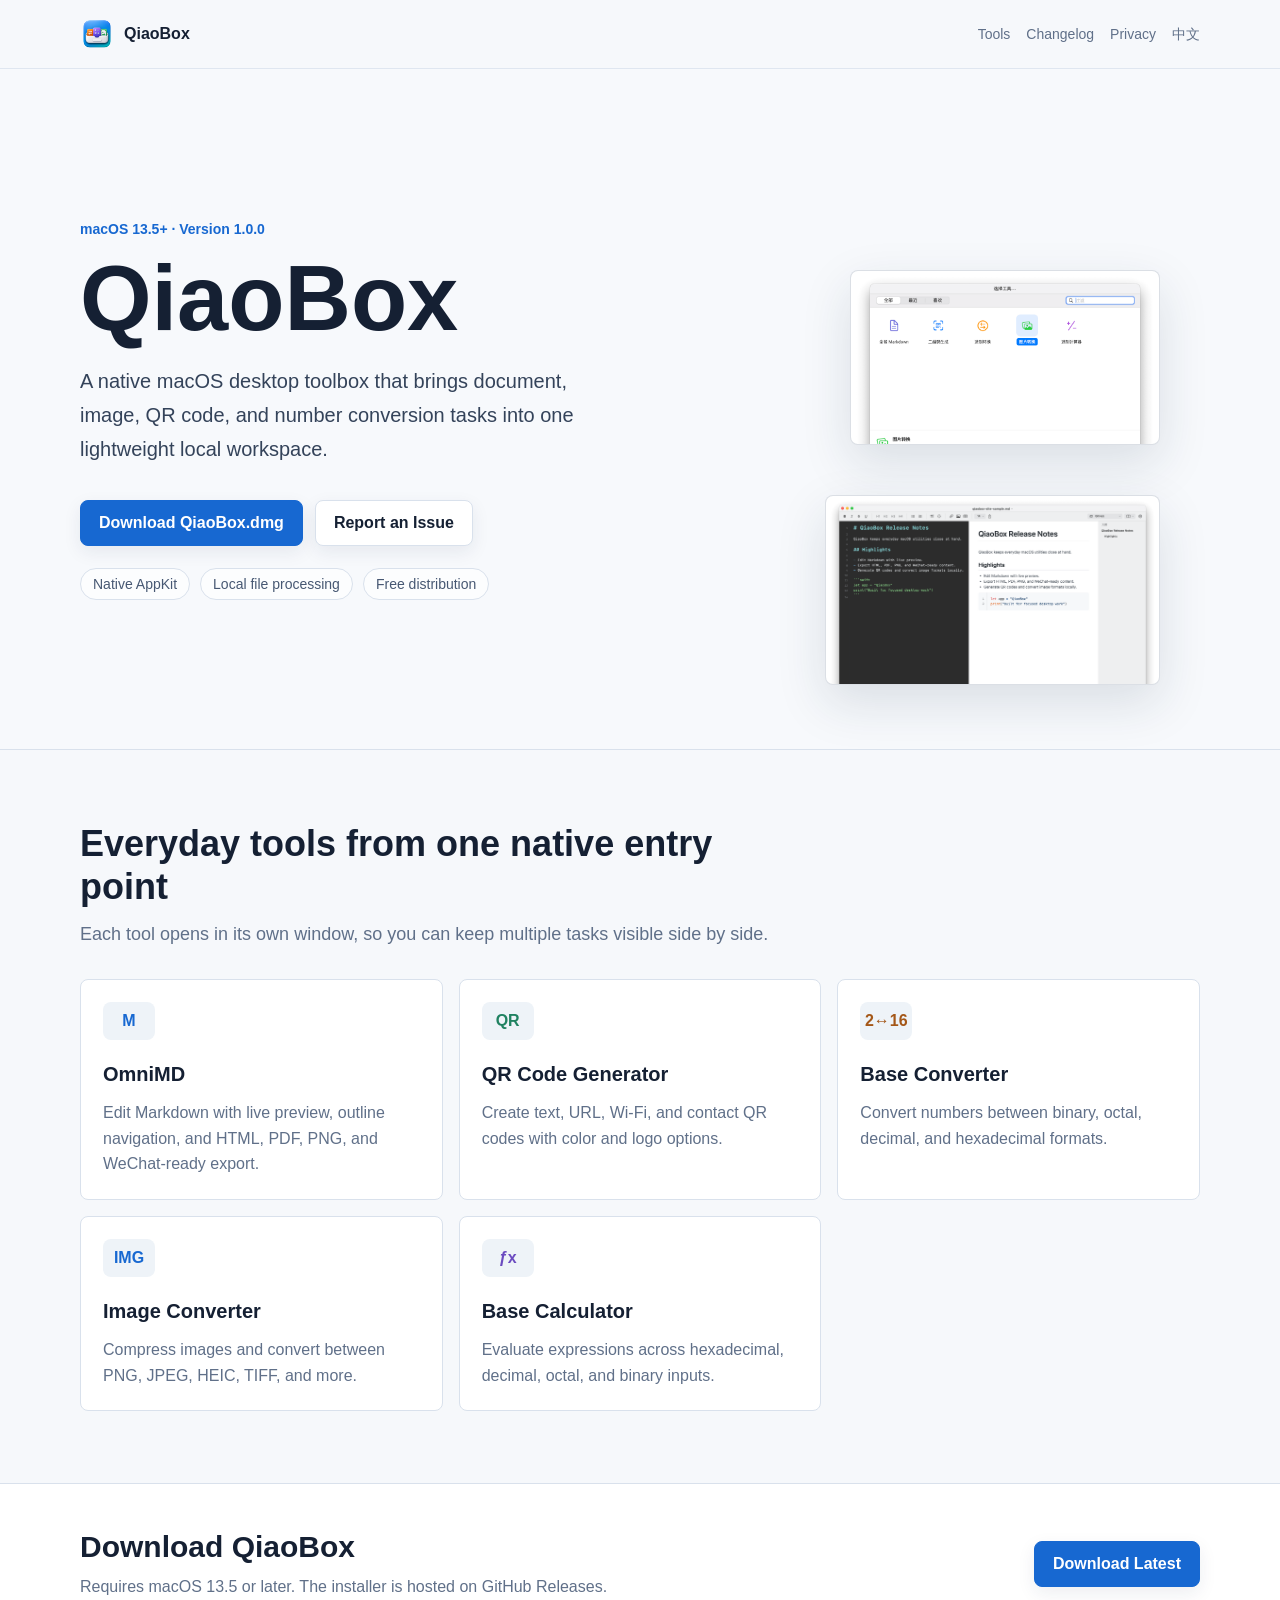
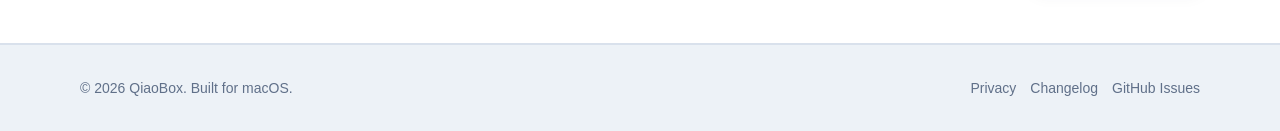
==== docs/en/index.html @ 3c97a4a7 "feat: 新增巧匣静态发布站" ====
<!doctype html>
<html lang="en">
<head>
  <meta charset="utf-8">
  <meta name="viewport" content="width=device-width, initial-scale=1">
  <title>QiaoBox - Native macOS Toolbox</title>
  <meta name="description" content="QiaoBox is a native macOS desktop toolbox for Markdown, QR codes, base conversion, image conversion, and base-aware calculation.">
  <meta property="og:title" content="QiaoBox">
  <meta property="og:description" content="A lightweight native macOS toolbox for everyday local tasks.">
  <meta property="og:type" content="website">
  <meta property="og:image" content="../assets/app-icon.png">
  <link rel="icon" href="../assets/app-icon.png">
  <link rel="stylesheet" href="../assets/style.css">
  <!-- Cloudflare Web Analytics -->
  <script defer src="https://static.cloudflareinsights.com/beacon.min.js" data-cf-beacon='{"token":"5cec14cef8c54cd1b941dce773638ba0"}'></script>
  <!-- End Cloudflare Web Analytics -->
</head>
<body>
  <header class="site-header">
    <nav class="nav" aria-label="Primary navigation">
      <a class="brand" href="./index.html" aria-label="QiaoBox home">
        <img src="../assets/app-icon.png" alt="">
        <span>QiaoBox</span>
      </a>
      <div class="nav-links">
        <a href="#tools">Tools</a>
        <a href="./changelog.html">Changelog</a>
        <a href="./privacy.html">Privacy</a>
        <a href="../">中文</a>
      </div>
    </nav>
  </header>

  <main>
    <section class="hero">
      <div class="hero-inner">
        <div>
          <p class="eyebrow">macOS 13.5+ · Version 1.0.0</p>
          <h1>QiaoBox</h1>
          <p class="hero-copy">A native macOS desktop toolbox that brings document, image, QR code, and number conversion tasks into one lightweight local workspace.</p>
          <div class="hero-actions">
            <a class="button primary" href="https://github.com/zhiyongzou/qiaobox-site/releases/latest/download/QiaoBox.dmg">Download QiaoBox.dmg</a>
            <a class="button" href="https://github.com/zhiyongzou/qiaobox-site/issues">Report an Issue</a>
          </div>
          <div class="meta-row" aria-label="Product details">
            <span class="pill">Native AppKit</span>
            <span class="pill">Local file processing</span>
            <span class="pill">Free distribution</span>
          </div>
        </div>
        <div class="hero-media" aria-label="QiaoBox screenshots">
          <div class="screenshot-stack">
            <figure class="screenshot-frame">
              <img src="../assets/screenshot-home.png" alt="QiaoBox home tool list screenshot">
            </figure>
            <figure class="screenshot-frame secondary">
              <img src="../assets/screenshot-markdown.png" alt="QiaoBox Markdown editor screenshot">
            </figure>
          </div>
        </div>
      </div>
    </section>

    <section class="section" id="tools">
      <div class="section-header">
        <h2>Everyday tools from one native entry point</h2>
        <p class="section-lede">Each tool opens in its own window, so you can keep multiple tasks visible side by side.</p>
      </div>
      <div class="feature-grid">
        <article class="feature-card">
          <span class="feature-icon">M</span>
          <h3>OmniMD</h3>
          <p>Edit Markdown with live preview, outline navigation, and HTML, PDF, PNG, and WeChat-ready export.</p>
        </article>
        <article class="feature-card">
          <span class="feature-icon">QR</span>
          <h3>QR Code Generator</h3>
          <p>Create text, URL, Wi-Fi, and contact QR codes with color and logo options.</p>
        </article>
        <article class="feature-card">
          <span class="feature-icon">2↔16</span>
          <h3>Base Converter</h3>
          <p>Convert numbers between binary, octal, decimal, and hexadecimal formats.</p>
        </article>
        <article class="feature-card">
          <span class="feature-icon">IMG</span>
          <h3>Image Converter</h3>
          <p>Compress images and convert between PNG, JPEG, HEIC, TIFF, and more.</p>
        </article>
        <article class="feature-card">
          <span class="feature-icon">ƒx</span>
          <h3>Base Calculator</h3>
          <p>Evaluate expressions across hexadecimal, decimal, octal, and binary inputs.</p>
        </article>
      </div>
    </section>

    <section class="download-band" aria-label="Download">
      <div class="download-inner">
        <div>
          <h2>Download QiaoBox</h2>
          <p>Requires macOS 13.5 or later. The installer is hosted on GitHub Releases.</p>
        </div>
        <a class="button primary" href="https://github.com/zhiyongzou/qiaobox-site/releases/latest/download/QiaoBox.dmg">Download Latest</a>
      </div>
    </section>
  </main>

  <footer class="site-footer">
    <div class="footer-inner">
      <span>© 2026 QiaoBox. Built for macOS.</span>
      <div class="footer-links">
        <a href="./privacy.html">Privacy</a>
        <a href="./changelog.html">Changelog</a>
        <a href="https://github.com/zhiyongzou/qiaobox-site/issues">GitHub Issues</a>
      </div>
    </div>
  </footer>
</body>
</html>
---- docs/assets/style.css ----
:root {
  color-scheme: light;
  --page: #f6f8fb;
  --surface: #ffffff;
  --surface-soft: #eef3f8;
  --ink: #152033;
  --muted: #607089;
  --line: #d9e1ec;
  --primary: #1768d1;
  --primary-strong: #0f4fa6;
  --green: #208261;
  --orange: #a45718;
  --purple: #6b4bc0;
  --shadow: 0 18px 50px rgba(25, 43, 71, 0.13);
  --radius: 8px;
  font-family: -apple-system, BlinkMacSystemFont, "Segoe UI", sans-serif;
}

* {
  box-sizing: border-box;
}

body {
  margin: 0;
  color: var(--ink);
  background: var(--page);
  font-size: 16px;
  line-height: 1.6;
}

a {
  color: inherit;
  text-decoration: none;
}

img {
  display: block;
  max-width: 100%;
}

.site-header {
  position: sticky;
  top: 0;
  z-index: 10;
  border-bottom: 1px solid rgba(217, 225, 236, 0.78);
  background: rgba(246, 248, 251, 0.92);
  backdrop-filter: blur(18px);
}

.nav {
  display: flex;
  align-items: center;
  justify-content: space-between;
  width: min(1120px, calc(100% - 40px));
  height: 68px;
  margin: 0 auto;
  gap: 20px;
}

.brand {
  display: inline-flex;
  align-items: center;
  min-width: 0;
  gap: 10px;
  font-weight: 700;
}

.brand img {
  width: 34px;
  height: 34px;
  border-radius: 7px;
}

.brand span {
  white-space: nowrap;
}

.nav-links {
  display: flex;
  align-items: center;
  justify-content: flex-end;
  gap: 16px;
  color: var(--muted);
  font-size: 14px;
}

.nav-links a {
  white-space: nowrap;
}

.nav-links a:hover,
.footer-links a:hover,
.text-link:hover {
  color: var(--primary);
}

.hero {
  overflow: hidden;
  border-bottom: 1px solid var(--line);
  background: #f7f9fc;
}

.hero-inner {
  display: grid;
  grid-template-columns: minmax(0, 0.95fr) minmax(380px, 1.05fr);
  align-items: center;
  width: min(1120px, calc(100% - 40px));
  min-height: calc(100vh - 220px);
  margin: 0 auto;
  padding: 48px 0;
  gap: 56px;
}

.eyebrow {
  margin: 0 0 14px;
  color: var(--primary);
  font-size: 14px;
  font-weight: 700;
}

.hero h1 {
  max-width: 11ch;
  margin: 0;
  font-size: clamp(52px, 8vw, 92px);
  line-height: 0.95;
  letter-spacing: 0;
}

.hero-copy {
  max-width: 620px;
  margin: 22px 0 0;
  color: #34435a;
  font-size: 20px;
  line-height: 1.7;
}

.hero-actions {
  display: flex;
  flex-wrap: wrap;
  align-items: center;
  margin-top: 34px;
  gap: 12px;
}

.button {
  display: inline-flex;
  align-items: center;
  justify-content: center;
  min-height: 46px;
  padding: 0 18px;
  border: 1px solid var(--line);
  border-radius: var(--radius);
  background: var(--surface);
  color: var(--ink);
  font-weight: 700;
  box-shadow: 0 6px 18px rgba(25, 43, 71, 0.08);
}

.button.primary {
  border-color: var(--primary);
  background: var(--primary);
  color: #fff;
}

.button:hover {
  transform: translateY(-1px);
}

.button.primary:hover {
  background: var(--primary-strong);
}

.meta-row {
  display: flex;
  flex-wrap: wrap;
  margin-top: 22px;
  gap: 10px;
}

.pill {
  display: inline-flex;
  align-items: center;
  min-height: 32px;
  padding: 0 12px;
  border: 1px solid var(--line);
  border-radius: 999px;
  background: rgba(255, 255, 255, 0.7);
  color: #475873;
  font-size: 14px;
}

.hero-media {
  align-self: end;
  justify-self: end;
  width: min(100%, 390px);
}

.screenshot-stack {
  display: grid;
  gap: 18px;
}

.screenshot-frame {
  overflow: hidden;
  border: 1px solid rgba(111, 128, 151, 0.25);
  border-radius: var(--radius);
  background: var(--surface);
  box-shadow: var(--shadow);
}

.screenshot-frame.secondary {
  width: 86%;
  margin-left: auto;
}

.screenshot-frame img {
  width: 100%;
  aspect-ratio: 16 / 9;
  object-fit: cover;
  object-position: top left;
}

.section {
  width: min(1120px, calc(100% - 40px));
  margin: 0 auto;
  padding: 72px 0;
}

.section + .section {
  border-top: 1px solid var(--line);
}

.section-header {
  max-width: 720px;
  margin-bottom: 30px;
}

.section h2 {
  margin: 0 0 12px;
  font-size: 36px;
  line-height: 1.2;
  letter-spacing: 0;
}

.section-lede {
  margin: 0;
  color: var(--muted);
  font-size: 18px;
}

.feature-grid {
  display: grid;
  grid-template-columns: repeat(3, minmax(0, 1fr));
  gap: 16px;
}

.feature-card {
  min-height: 190px;
  padding: 22px;
  border: 1px solid var(--line);
  border-radius: var(--radius);
  background: var(--surface);
}

.feature-card h3 {
  margin: 0 0 10px;
  font-size: 20px;
}

.feature-card p {
  margin: 0;
  color: var(--muted);
}

.feature-icon {
  display: inline-flex;
  align-items: center;
  justify-content: center;
  width: 52px;
  height: 38px;
  margin-bottom: 18px;
  border-radius: var(--radius);
  background: var(--surface-soft);
  color: var(--primary);
  font-weight: 800;
}

.feature-card:nth-child(2) .feature-icon {
  color: var(--green);
}

.feature-card:nth-child(3) .feature-icon {
  color: var(--orange);
}

.feature-card:nth-child(5) .feature-icon {
  color: var(--purple);
}

.download-band {
  border-top: 1px solid var(--line);
  border-bottom: 1px solid var(--line);
  background: var(--surface);
}

.download-inner {
  display: grid;
  grid-template-columns: minmax(0, 1fr) auto;
  align-items: center;
  width: min(1120px, calc(100% - 40px));
  margin: 0 auto;
  padding: 44px 0;
  gap: 28px;
}

.download-inner h2 {
  margin: 0 0 8px;
  font-size: 30px;
  line-height: 1.25;
  letter-spacing: 0;
}

.download-inner p {
  margin: 0;
  color: var(--muted);
}

.content-page {
  width: min(820px, calc(100% - 40px));
  min-height: calc(100vh - 68px - 180px);
  margin: 0 auto;
  padding: 64px 0 84px;
}

.content-page h1 {
  margin: 0 0 24px;
  font-size: 44px;
  line-height: 1.15;
  letter-spacing: 0;
}

.content-page h2 {
  margin: 36px 0 10px;
  font-size: 24px;
  letter-spacing: 0;
}

.content-page p,
.content-page li {
  color: #3d4e67;
}

.content-page ul {
  padding-left: 22px;
}

.site-footer {
  border-top: 1px solid var(--line);
  background: #edf2f7;
}

.footer-inner {
  display: flex;
  align-items: center;
  justify-content: space-between;
  width: min(1120px, calc(100% - 40px));
  min-height: 86px;
  margin: 0 auto;
  gap: 18px;
  color: var(--muted);
  font-size: 14px;
}

.footer-links {
  display: flex;
  flex-wrap: wrap;
  justify-content: flex-end;
  gap: 14px;
}

@media (max-width: 880px) {
  .nav {
    width: min(100% - 28px, 1120px);
  }

  .nav-links {
    gap: 10px;
    font-size: 13px;
  }

  .hero-inner {
    grid-template-columns: 1fr;
    width: min(100% - 28px, 1120px);
    min-height: auto;
    padding: 26px 0 30px;
    gap: 24px;
  }

  .hero h1 {
    max-width: 100%;
    font-size: 54px;
  }

  .hero-copy {
    font-size: 18px;
  }

  .screenshot-frame.secondary {
    display: none;
  }

  .screenshot-frame {
    width: min(100%, 520px);
    margin: 0 auto;
  }

  .section,
  .download-inner,
  .content-page,
  .footer-inner {
    width: min(100% - 28px, 1120px);
  }

  .feature-grid {
    grid-template-columns: 1fr;
  }

  .download-inner {
    grid-template-columns: 1fr;
  }

  .footer-inner {
    align-items: flex-start;
    flex-direction: column;
    justify-content: center;
    padding: 22px 0;
  }

  .footer-links {
    justify-content: flex-start;
  }
}

@media (max-width: 560px) {
  .site-header {
    position: static;
  }

  .nav {
    align-items: flex-start;
    flex-direction: column;
    height: auto;
    padding: 14px 0;
  }

  .nav-links {
    flex-wrap: wrap;
    justify-content: flex-start;
  }

  .hero h1 {
    font-size: 40px;
  }

  .hero-copy {
    font-size: 17px;
  }

  .hero-actions {
    margin-top: 24px;
  }

  .meta-row {
    margin-top: 16px;
  }

  .hero-actions {
    align-items: stretch;
    flex-direction: column;
  }

  .button {
    width: 100%;
  }

  .screenshot-frame.secondary {
    width: 100%;
  }

  .section {
    padding: 54px 0;
  }

  .section h2,
  .download-inner h2 {
    font-size: 28px;
  }

  .content-page h1 {
    font-size: 34px;
  }
}
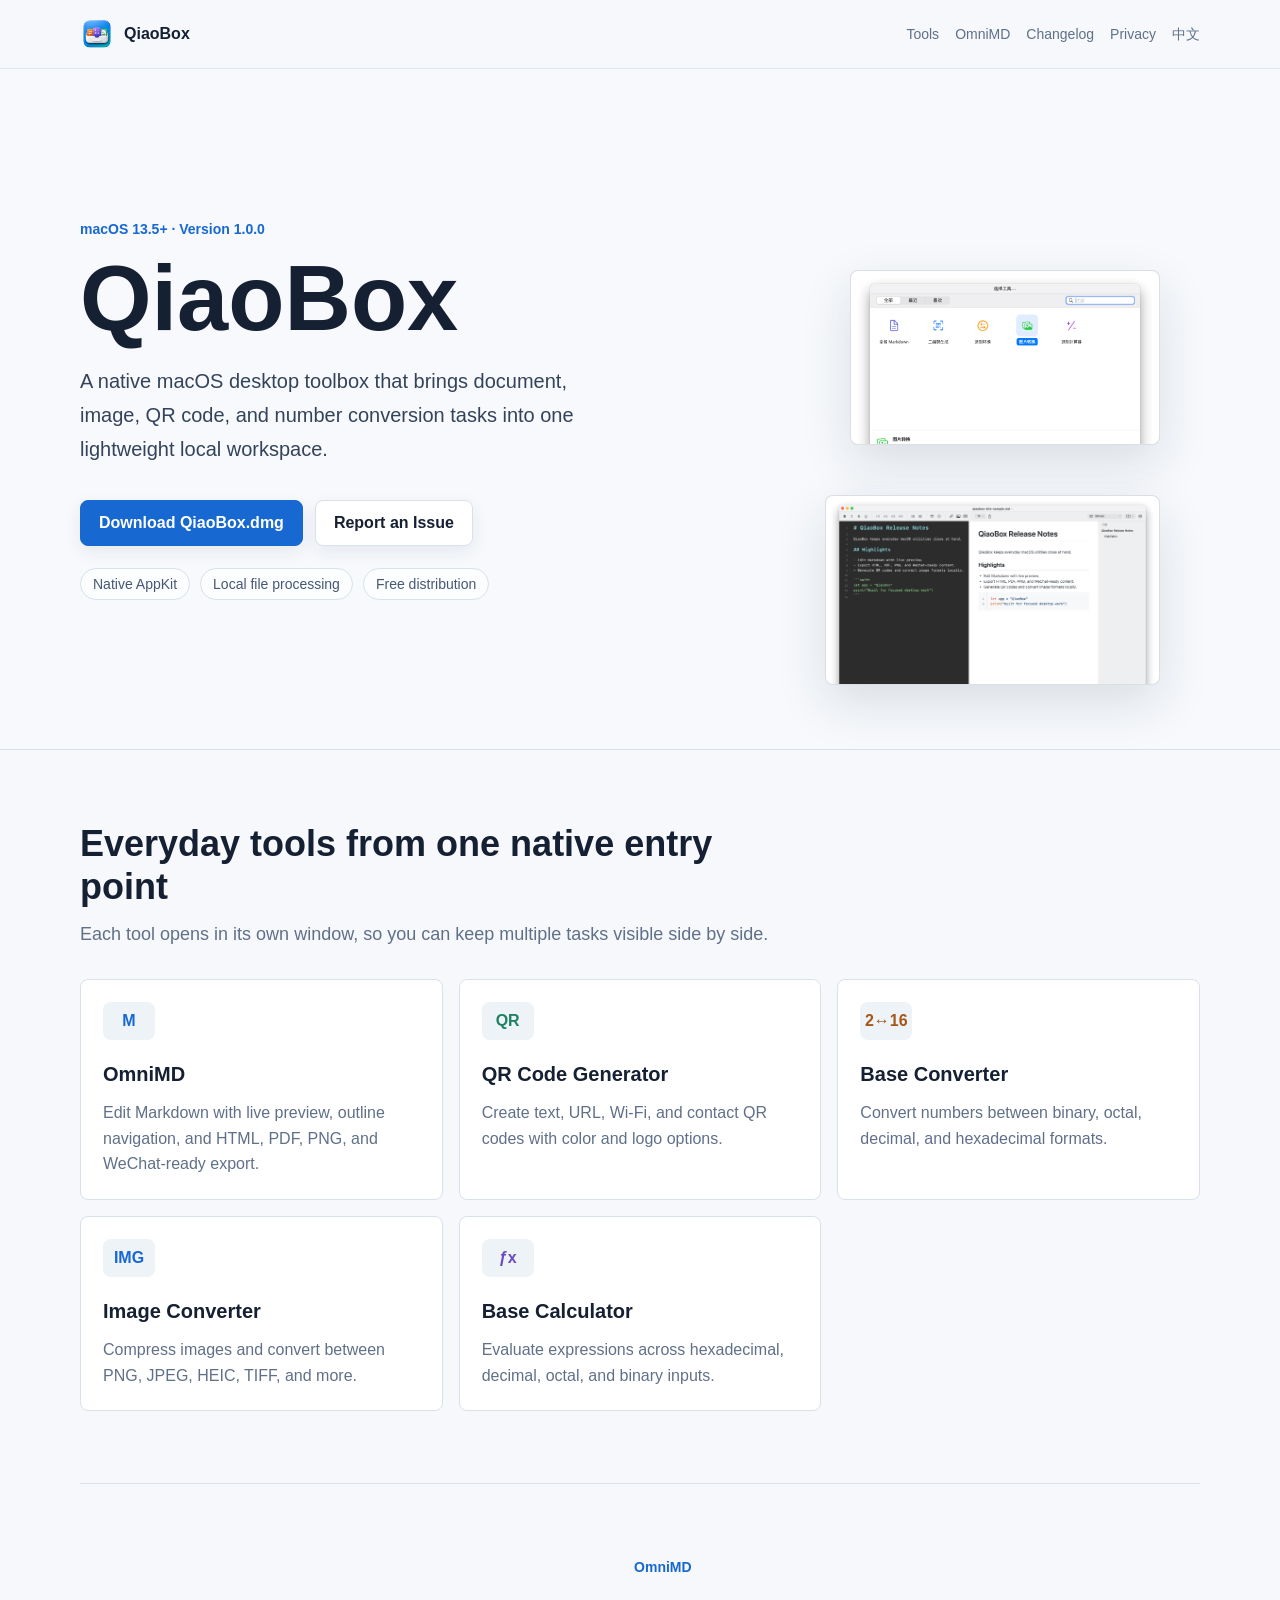
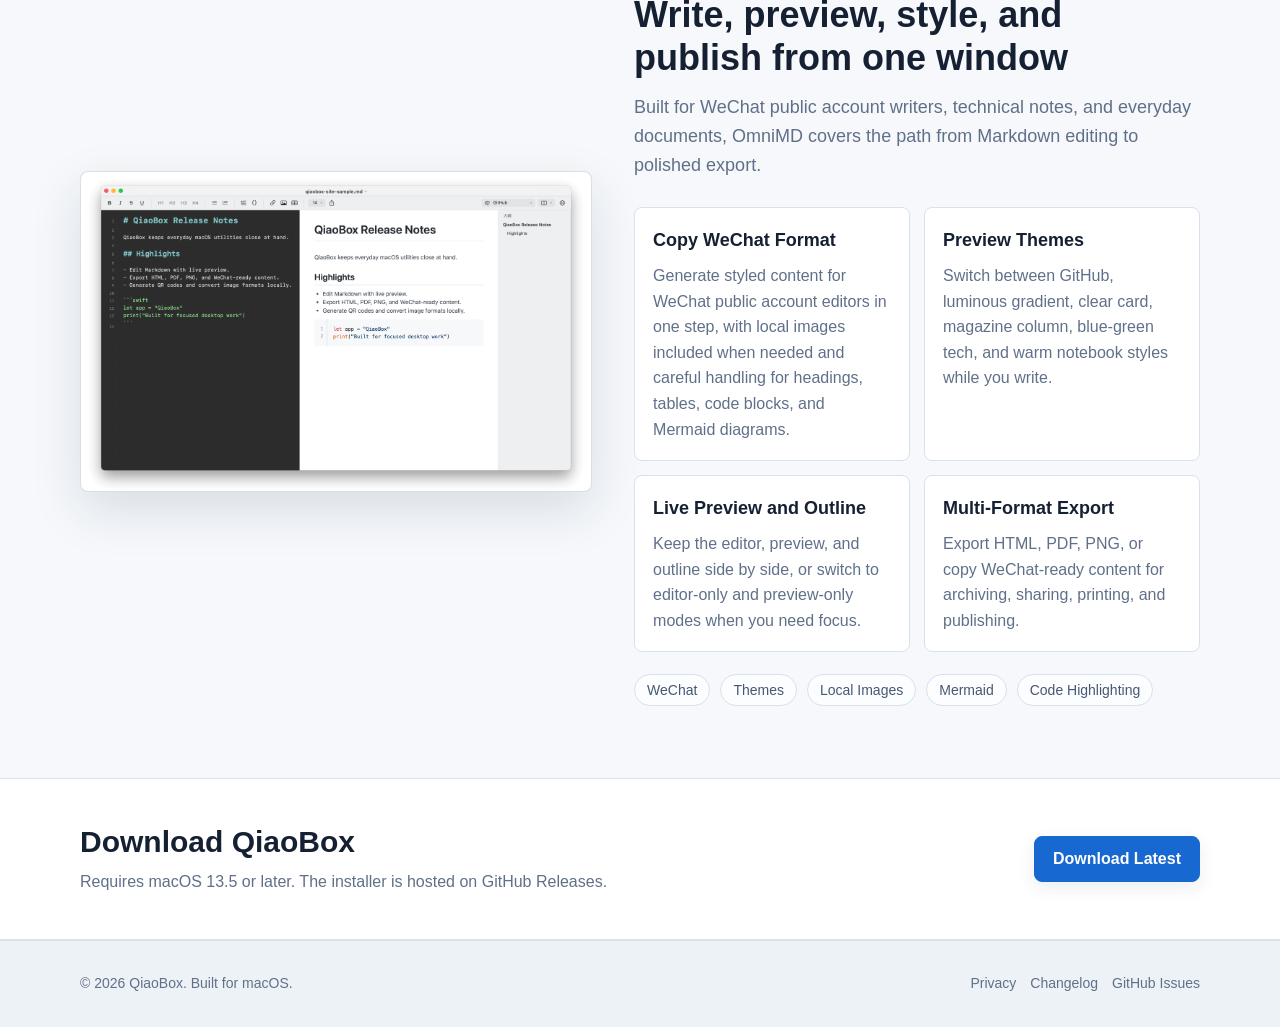
==== commit 48748f19: "feat: 增加全能 Markdown 官网介绍" ====
--- a/docs/en/index.html
+++ b/docs/en/index.html
@@ -4,7 +4,7 @@
   <meta charset="utf-8">
   <meta name="viewport" content="width=device-width, initial-scale=1">
   <title>QiaoBox - Native macOS Toolbox</title>
-  <meta name="description" content="QiaoBox is a native macOS desktop toolbox for Markdown, QR codes, base conversion, image conversion, and base-aware calculation.">
+  <meta name="description" content="QiaoBox is a native macOS desktop toolbox with OmniMD, QR codes, base conversion, image conversion, and base-aware calculation.">
   <meta property="og:title" content="QiaoBox">
   <meta property="og:description" content="A lightweight native macOS toolbox for everyday local tasks.">
   <meta property="og:type" content="website">
@@ -24,9 +24,10 @@
       </a>
       <div class="nav-links">
         <a href="#tools">Tools</a>
+        <a href="#markdown">OmniMD</a>
         <a href="./changelog.html">Changelog</a>
         <a href="./privacy.html">Privacy</a>
-        <a href="../">中文</a>
+        <a href="../index.html">中文</a>
       </div>
     </nav>
   </header>
@@ -95,6 +96,44 @@
       </div>
     </section>
 
+    <section class="section markdown-showcase" id="markdown">
+      <div class="markdown-layout">
+        <div class="markdown-visual">
+          <img src="../assets/screenshot-markdown.png" alt="OmniMD editor, preview, and outline screenshot">
+        </div>
+        <div class="markdown-content">
+          <p class="eyebrow">OmniMD</p>
+          <h2>Write, preview, style, and publish from one window</h2>
+          <p class="section-lede">Built for WeChat public account writers, technical notes, and everyday documents, OmniMD covers the path from Markdown editing to polished export.</p>
+          <div class="markdown-points">
+            <article>
+              <h3>Copy WeChat Format</h3>
+              <p>Generate styled content for WeChat public account editors in one step, with local images included when needed and careful handling for headings, tables, code blocks, and Mermaid diagrams.</p>
+            </article>
+            <article>
+              <h3>Preview Themes</h3>
+              <p>Switch between GitHub, luminous gradient, clear card, magazine column, blue-green tech, and warm notebook styles while you write.</p>
+            </article>
+            <article>
+              <h3>Live Preview and Outline</h3>
+              <p>Keep the editor, preview, and outline side by side, or switch to editor-only and preview-only modes when you need focus.</p>
+            </article>
+            <article>
+              <h3>Multi-Format Export</h3>
+              <p>Export HTML, PDF, PNG, or copy WeChat-ready content for archiving, sharing, printing, and publishing.</p>
+            </article>
+          </div>
+          <div class="markdown-tags" aria-label="OmniMD features">
+            <span class="pill">WeChat</span>
+            <span class="pill">Themes</span>
+            <span class="pill">Local Images</span>
+            <span class="pill">Mermaid</span>
+            <span class="pill">Code Highlighting</span>
+          </div>
+        </div>
+      </div>
+    </section>
+
     <section class="download-band" aria-label="Download">
       <div class="download-inner">
         <div>
--- a/docs/assets/style.css
+++ b/docs/assets/style.css
@@ -297,6 +297,70 @@
   color: var(--purple);
 }
 
+.markdown-showcase {
+  border-top: 1px solid var(--line);
+}
+
+.markdown-layout {
+  display: grid;
+  grid-template-columns: minmax(360px, 0.95fr) minmax(0, 1.05fr);
+  align-items: center;
+  gap: 42px;
+}
+
+.markdown-visual {
+  overflow: hidden;
+  border: 1px solid rgba(111, 128, 151, 0.25);
+  border-radius: var(--radius);
+  background: var(--surface);
+  box-shadow: var(--shadow);
+}
+
+.markdown-visual img {
+  width: 100%;
+  aspect-ratio: 16 / 10;
+  object-fit: cover;
+  object-position: top left;
+}
+
+.markdown-content h2 {
+  margin: 0 0 14px;
+  font-size: 36px;
+  line-height: 1.2;
+  letter-spacing: 0;
+}
+
+.markdown-points {
+  display: grid;
+  grid-template-columns: repeat(2, minmax(0, 1fr));
+  margin-top: 28px;
+  gap: 14px;
+}
+
+.markdown-points article {
+  padding: 18px;
+  border: 1px solid var(--line);
+  border-radius: var(--radius);
+  background: var(--surface);
+}
+
+.markdown-points h3 {
+  margin: 0 0 8px;
+  font-size: 18px;
+}
+
+.markdown-points p {
+  margin: 0;
+  color: var(--muted);
+}
+
+.markdown-tags {
+  display: flex;
+  flex-wrap: wrap;
+  margin-top: 22px;
+  gap: 10px;
+}
+
 .download-band {
   border-top: 1px solid var(--line);
   border-bottom: 1px solid var(--line);
@@ -425,6 +489,19 @@
     grid-template-columns: 1fr;
   }
 
+  .markdown-layout {
+    grid-template-columns: 1fr;
+  }
+
+  .markdown-visual {
+    width: min(100%, 620px);
+    margin: 0 auto;
+  }
+
+  .markdown-points {
+    grid-template-columns: 1fr;
+  }
+
   .download-inner {
     grid-template-columns: 1fr;
   }
@@ -492,6 +569,7 @@
   }
 
   .section h2,
+  .markdown-content h2,
   .download-inner h2 {
     font-size: 28px;
   }
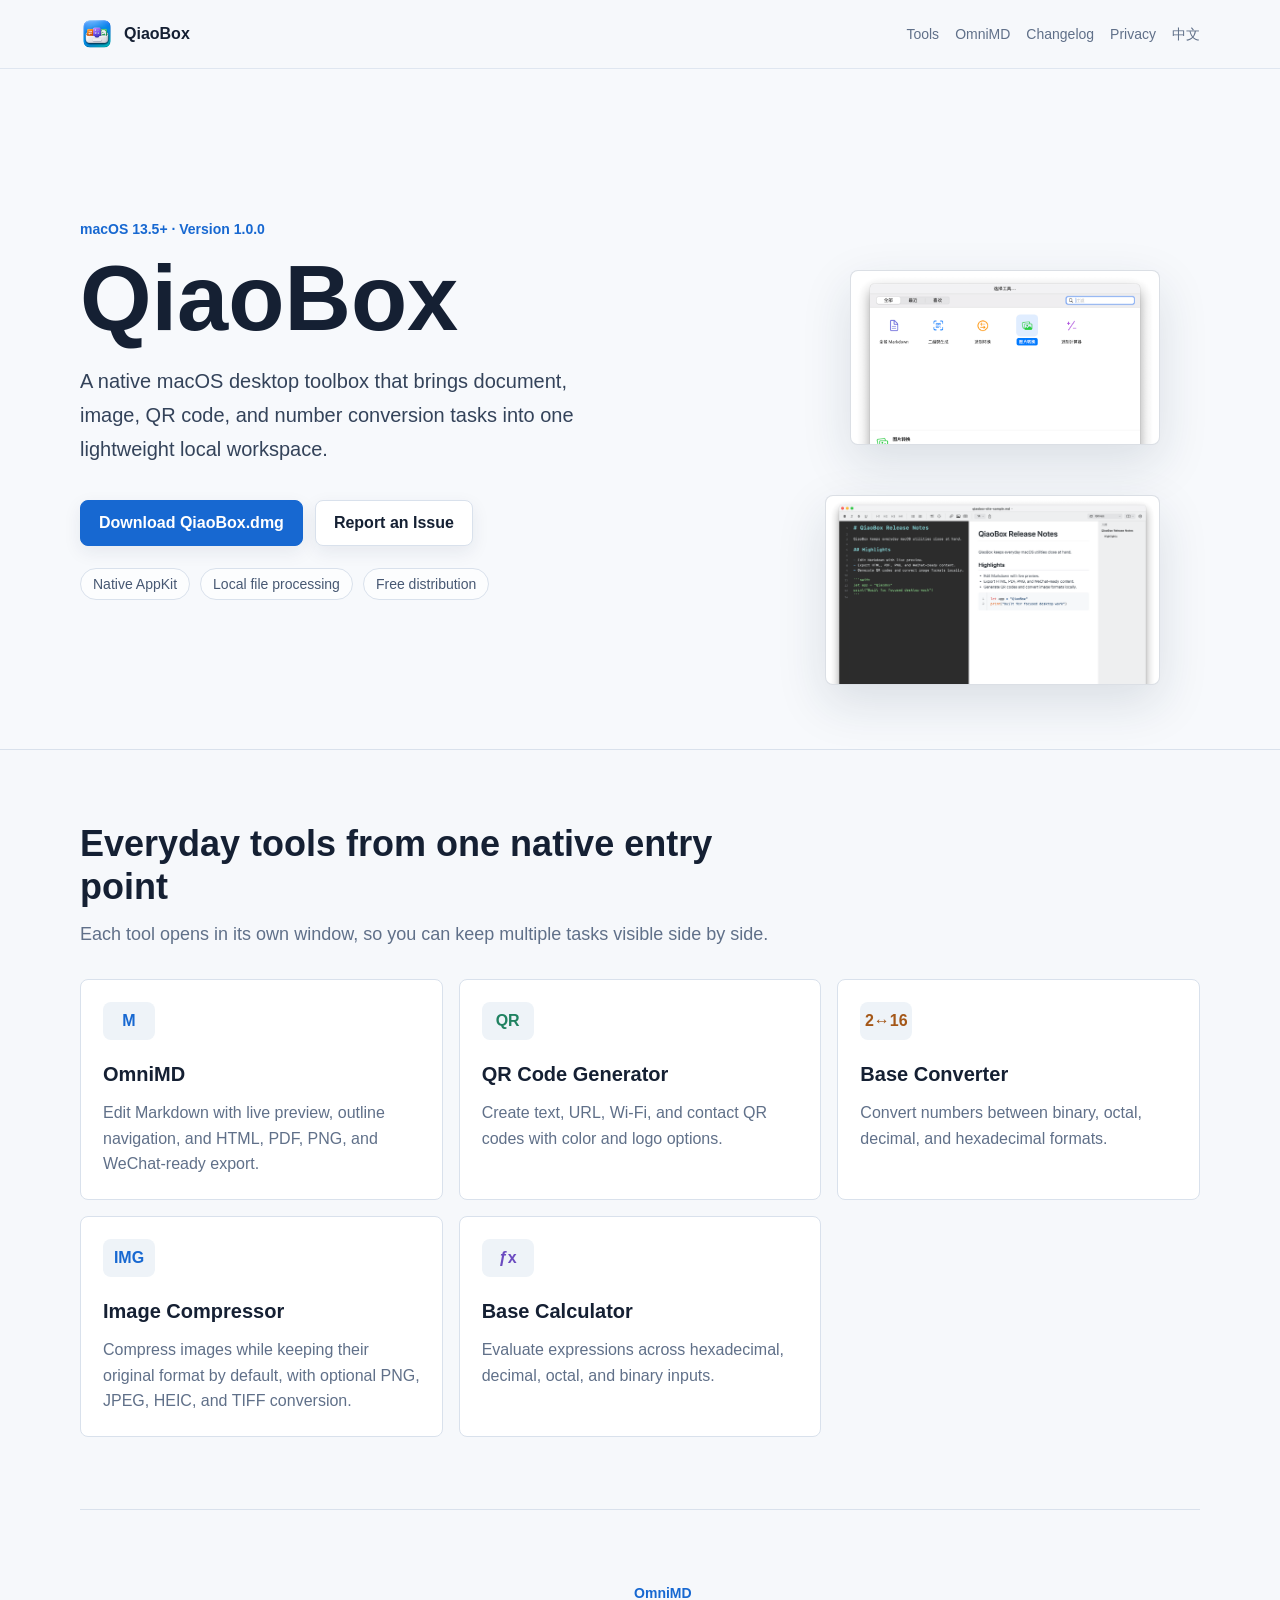
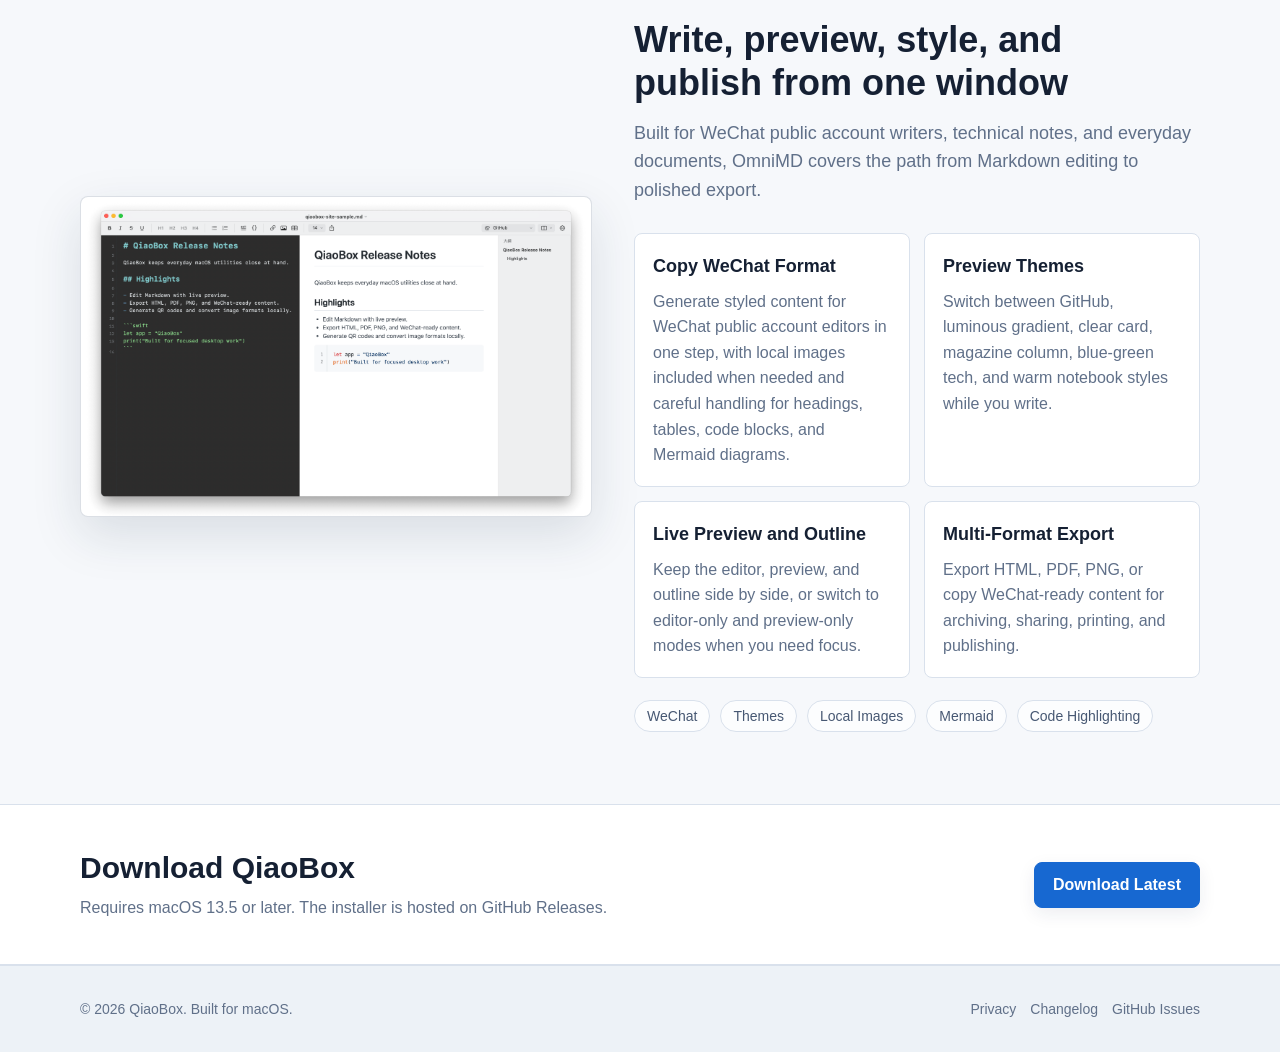
==== commit 0f5b9046: "fix: 同步发布页图片压缩命名" ====
--- a/docs/en/index.html
+++ b/docs/en/index.html
@@ -4,7 +4,7 @@
   <meta charset="utf-8">
   <meta name="viewport" content="width=device-width, initial-scale=1">
   <title>QiaoBox - Native macOS Toolbox</title>
-  <meta name="description" content="QiaoBox is a native macOS desktop toolbox with OmniMD, QR codes, base conversion, image conversion, and base-aware calculation.">
+  <meta name="description" content="QiaoBox is a native macOS desktop toolbox with OmniMD, QR codes, base conversion, image compression, and base-aware calculation.">
   <meta property="og:title" content="QiaoBox">
   <meta property="og:description" content="A lightweight native macOS toolbox for everyday local tasks.">
   <meta property="og:type" content="website">
@@ -85,8 +85,8 @@
         </article>
         <article class="feature-card">
           <span class="feature-icon">IMG</span>
-          <h3>Image Converter</h3>
-          <p>Compress images and convert between PNG, JPEG, HEIC, TIFF, and more.</p>
+          <h3>Image Compressor</h3>
+          <p>Compress images while keeping their original format by default, with optional PNG, JPEG, HEIC, and TIFF conversion.</p>
         </article>
         <article class="feature-card">
           <span class="feature-icon">ƒx</span>
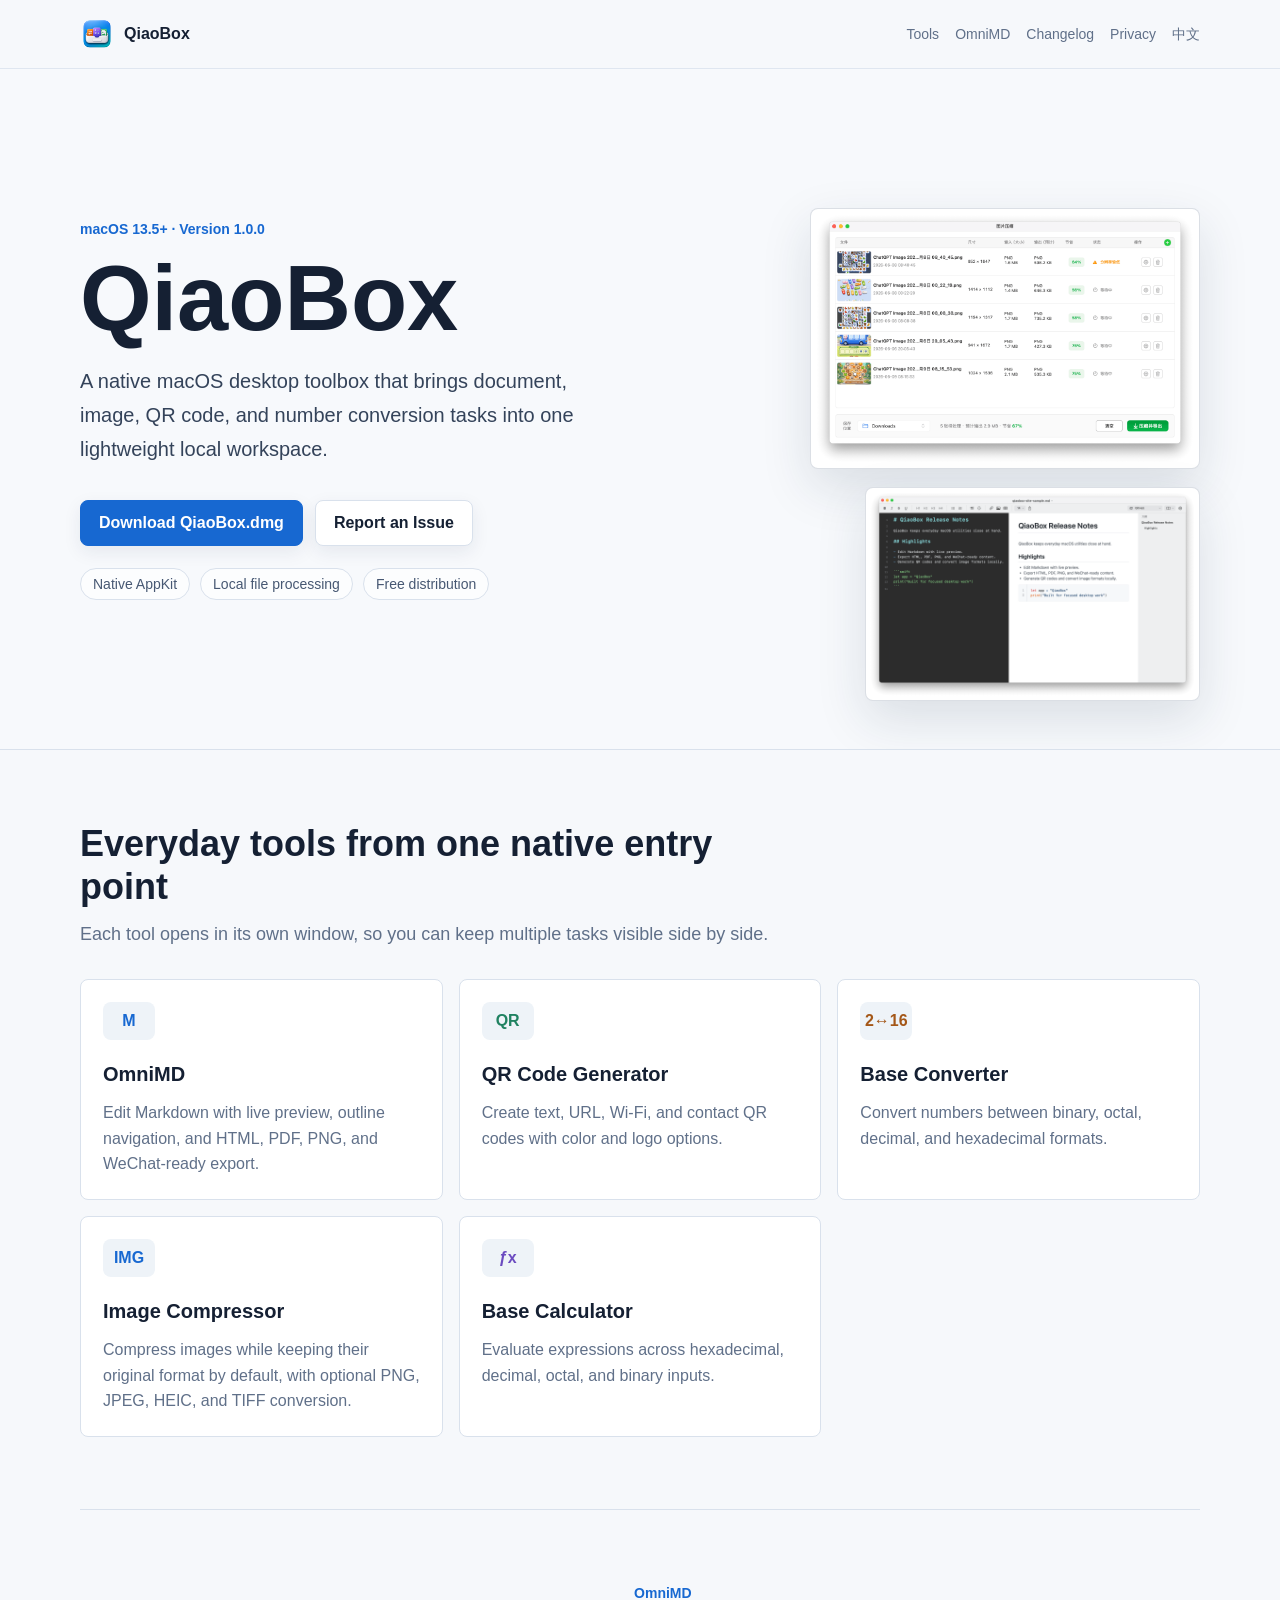
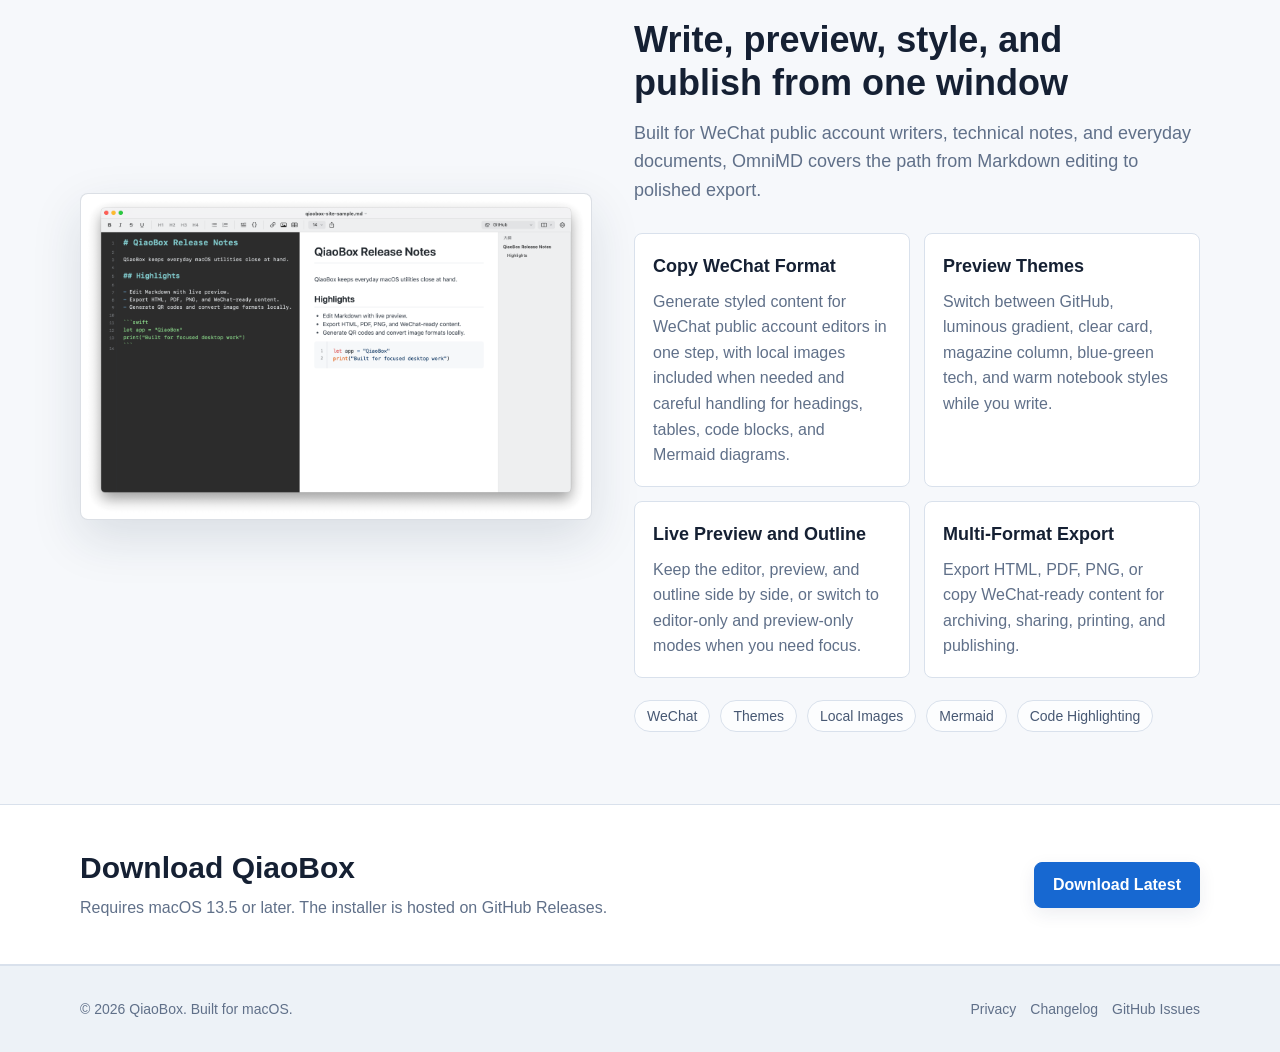
==== commit 70e1af08: "feat: 优化官网截图展示" ====
--- a/docs/en/index.html
+++ b/docs/en/index.html
@@ -11,6 +11,8 @@
   <meta property="og:image" content="../assets/app-icon.png">
   <link rel="icon" href="../assets/app-icon.png">
   <link rel="stylesheet" href="../assets/style.css">
+  <script defer src="../assets/visit-counter.js" data-visit-counter-endpoint="/api/visit"></script>
+  <script defer src="../assets/image-lightbox.js"></script>
   <!-- Cloudflare Web Analytics -->
   <script defer src="https://static.cloudflareinsights.com/beacon.min.js" data-cf-beacon='{"token":"5cec14cef8c54cd1b941dce773638ba0"}'></script>
   <!-- End Cloudflare Web Analytics -->
@@ -36,7 +38,10 @@
     <section class="hero">
       <div class="hero-inner">
         <div>
-          <p class="eyebrow">macOS 13.5+ · Version 1.0.0</p>
+          <p class="eyebrow">
+            macOS 13.5+ · Version 1.0.0
+            <span class="visit-counter" data-visit-counter hidden> · <span data-visit-count>...</span> visits</span>
+          </p>
           <h1>QiaoBox</h1>
           <p class="hero-copy">A native macOS desktop toolbox that brings document, image, QR code, and number conversion tasks into one lightweight local workspace.</p>
           <div class="hero-actions">
@@ -52,10 +57,14 @@
         <div class="hero-media" aria-label="QiaoBox screenshots">
           <div class="screenshot-stack">
             <figure class="screenshot-frame">
-              <img src="../assets/screenshot-home.png" alt="QiaoBox home tool list screenshot">
+              <a class="screenshot-zoom" href="../assets/screenshot-home.png?v=20260625-window" aria-label="Enlarge image compression screenshot">
+                <img src="../assets/screenshot-home.png?v=20260625-window" alt="QiaoBox image compression queue and export controls screenshot">
+              </a>
             </figure>
             <figure class="screenshot-frame secondary">
-              <img src="../assets/screenshot-markdown.png" alt="QiaoBox Markdown editor screenshot">
+              <a class="screenshot-zoom" href="../assets/screenshot-markdown.png" aria-label="Enlarge OmniMD editor screenshot">
+                <img src="../assets/screenshot-markdown.png" alt="QiaoBox Markdown editor screenshot">
+              </a>
             </figure>
           </div>
         </div>
@@ -99,7 +108,9 @@
     <section class="section markdown-showcase" id="markdown">
       <div class="markdown-layout">
         <div class="markdown-visual">
-          <img src="../assets/screenshot-markdown.png" alt="OmniMD editor, preview, and outline screenshot">
+          <a class="screenshot-zoom" href="../assets/screenshot-markdown.png" aria-label="Enlarge OmniMD editor, preview, and outline screenshot">
+            <img src="../assets/screenshot-markdown.png" alt="OmniMD editor, preview, and outline screenshot">
+          </a>
         </div>
         <div class="markdown-content">
           <p class="eyebrow">OmniMD</p>
@@ -145,6 +156,14 @@
     </section>
   </main>
 
+  <div class="image-lightbox" data-image-lightbox hidden role="dialog" aria-modal="true" aria-label="Screenshot preview">
+    <button class="image-lightbox-backdrop" type="button" data-lightbox-close aria-label="Close screenshot preview"></button>
+    <figure class="image-lightbox-frame">
+      <button class="image-lightbox-close" type="button" data-lightbox-close aria-label="Close screenshot preview">×</button>
+      <img alt="" data-lightbox-target>
+    </figure>
+  </div>
+
   <footer class="site-footer">
     <div class="footer-inner">
       <span>© 2026 QiaoBox. Built for macOS.</span>
--- a/docs/assets/style.css
+++ b/docs/assets/style.css
@@ -28,6 +28,10 @@
   line-height: 1.6;
 }
 
+body.is-lightbox-open {
+  overflow: hidden;
+}
+
 a {
   color: inherit;
   text-decoration: none;
@@ -118,6 +122,14 @@
   font-weight: 700;
 }
 
+.visit-counter[hidden] {
+  display: none;
+}
+
+.visit-counter [data-visit-count] {
+  font-variant-numeric: tabular-nums;
+}
+
 .hero h1 {
   max-width: 11ch;
   margin: 0;
@@ -202,6 +214,7 @@
 
 .screenshot-frame {
   overflow: hidden;
+  margin: 0;
   border: 1px solid rgba(111, 128, 151, 0.25);
   border-radius: var(--radius);
   background: var(--surface);
@@ -215,9 +228,17 @@
 
 .screenshot-frame img {
   width: 100%;
-  aspect-ratio: 16 / 9;
-  object-fit: cover;
-  object-position: top left;
+  height: auto;
+}
+
+.screenshot-zoom {
+  display: block;
+  cursor: zoom-in;
+}
+
+.screenshot-zoom:focus-visible {
+  outline: 3px solid rgba(23, 104, 209, 0.42);
+  outline-offset: 3px;
 }
 
 .section {
@@ -318,9 +339,69 @@
 
 .markdown-visual img {
   width: 100%;
-  aspect-ratio: 16 / 10;
-  object-fit: cover;
-  object-position: top left;
+  height: auto;
+}
+
+.image-lightbox[hidden] {
+  display: none;
+}
+
+.image-lightbox {
+  position: fixed;
+  inset: 0;
+  z-index: 100;
+  display: grid;
+  place-items: center;
+  padding: 24px;
+}
+
+.image-lightbox-backdrop {
+  position: absolute;
+  inset: 0;
+  border: 0;
+  background: rgba(11, 18, 31, 0.72);
+  cursor: zoom-out;
+}
+
+.image-lightbox-frame {
+  position: relative;
+  z-index: 1;
+  max-width: min(1200px, 100%);
+  max-height: calc(100vh - 48px);
+  margin: 0;
+  border-radius: var(--radius);
+  background: var(--surface);
+  box-shadow: 0 28px 90px rgba(0, 0, 0, 0.32);
+}
+
+.image-lightbox-frame img {
+  display: block;
+  width: auto;
+  max-width: 100%;
+  max-height: calc(100vh - 48px);
+  border-radius: var(--radius);
+}
+
+.image-lightbox-close {
+  position: absolute;
+  top: 10px;
+  right: 10px;
+  display: inline-flex;
+  align-items: center;
+  justify-content: center;
+  width: 34px;
+  height: 34px;
+  border: 1px solid rgba(217, 225, 236, 0.9);
+  border-radius: 50%;
+  background: rgba(255, 255, 255, 0.92);
+  color: var(--ink);
+  font-size: 24px;
+  line-height: 1;
+  cursor: pointer;
+}
+
+.image-lightbox-close:hover {
+  background: var(--surface);
 }
 
 .markdown-content h2 {
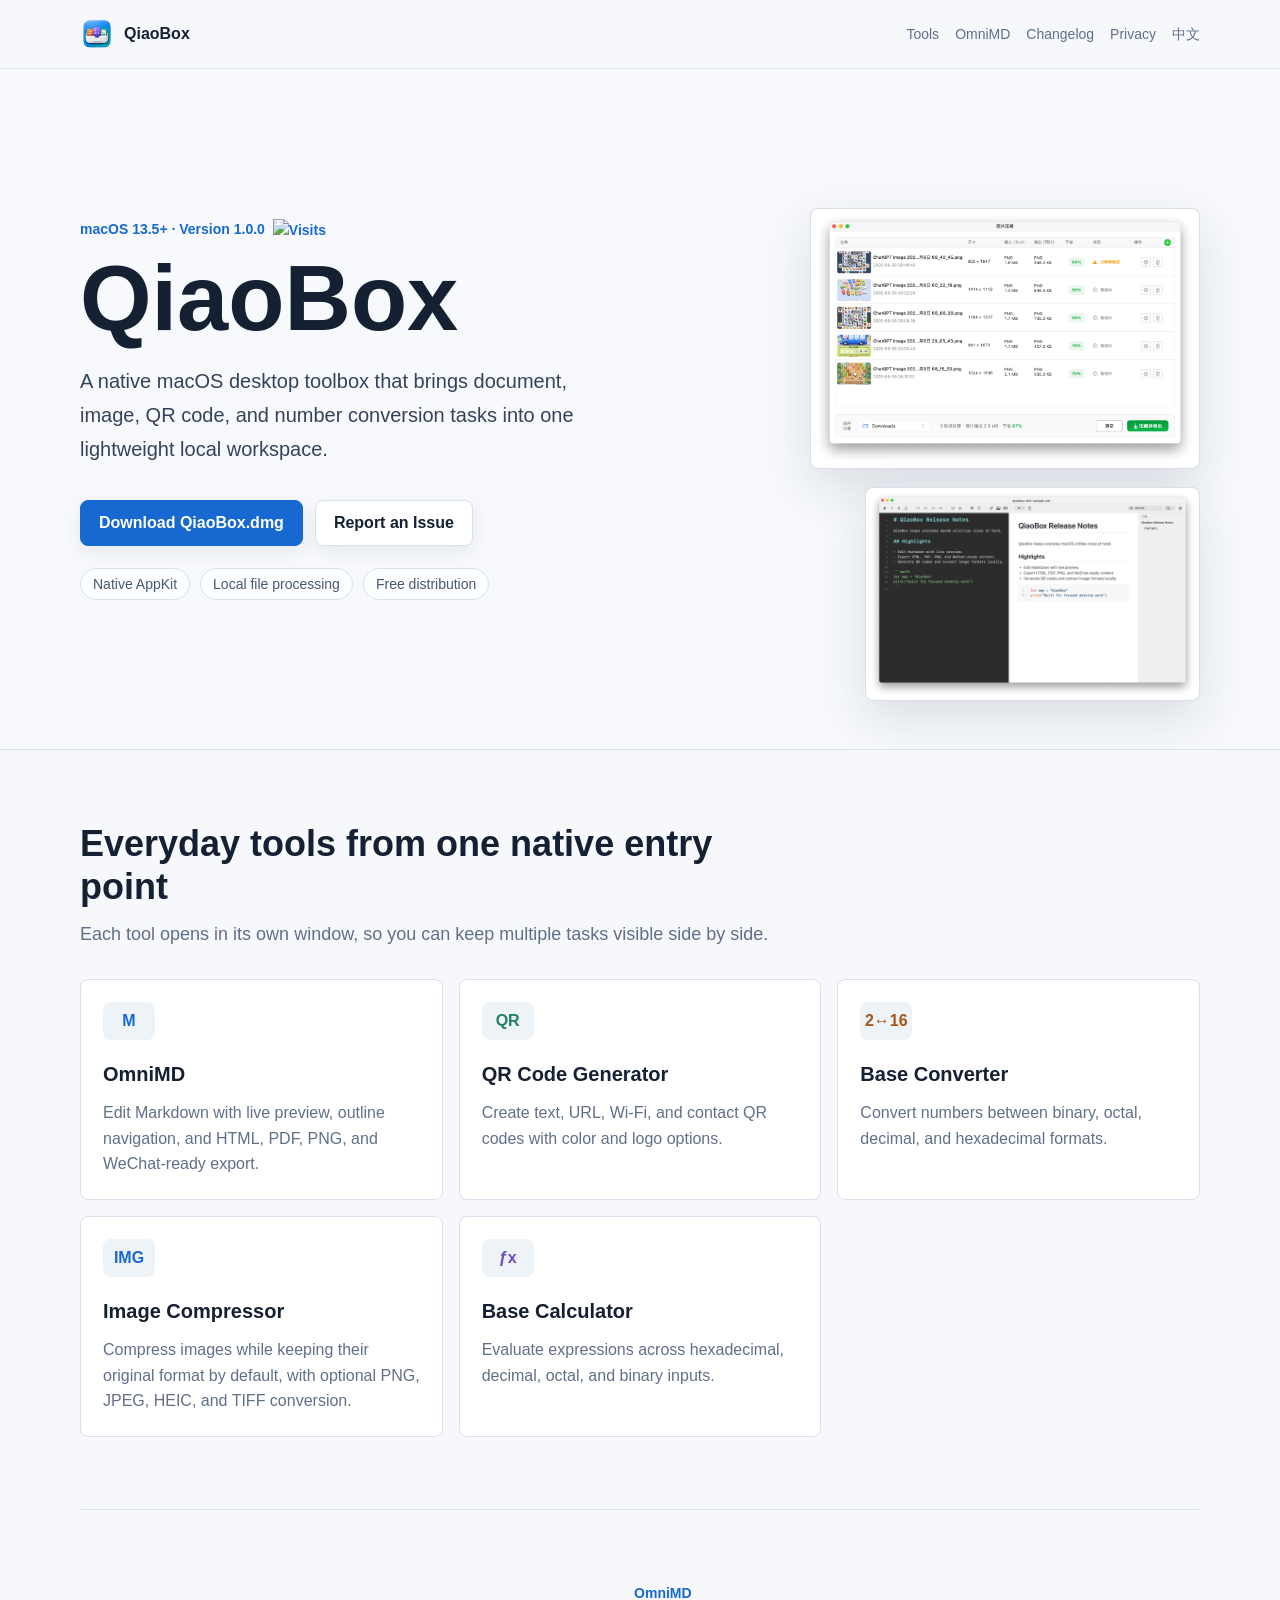
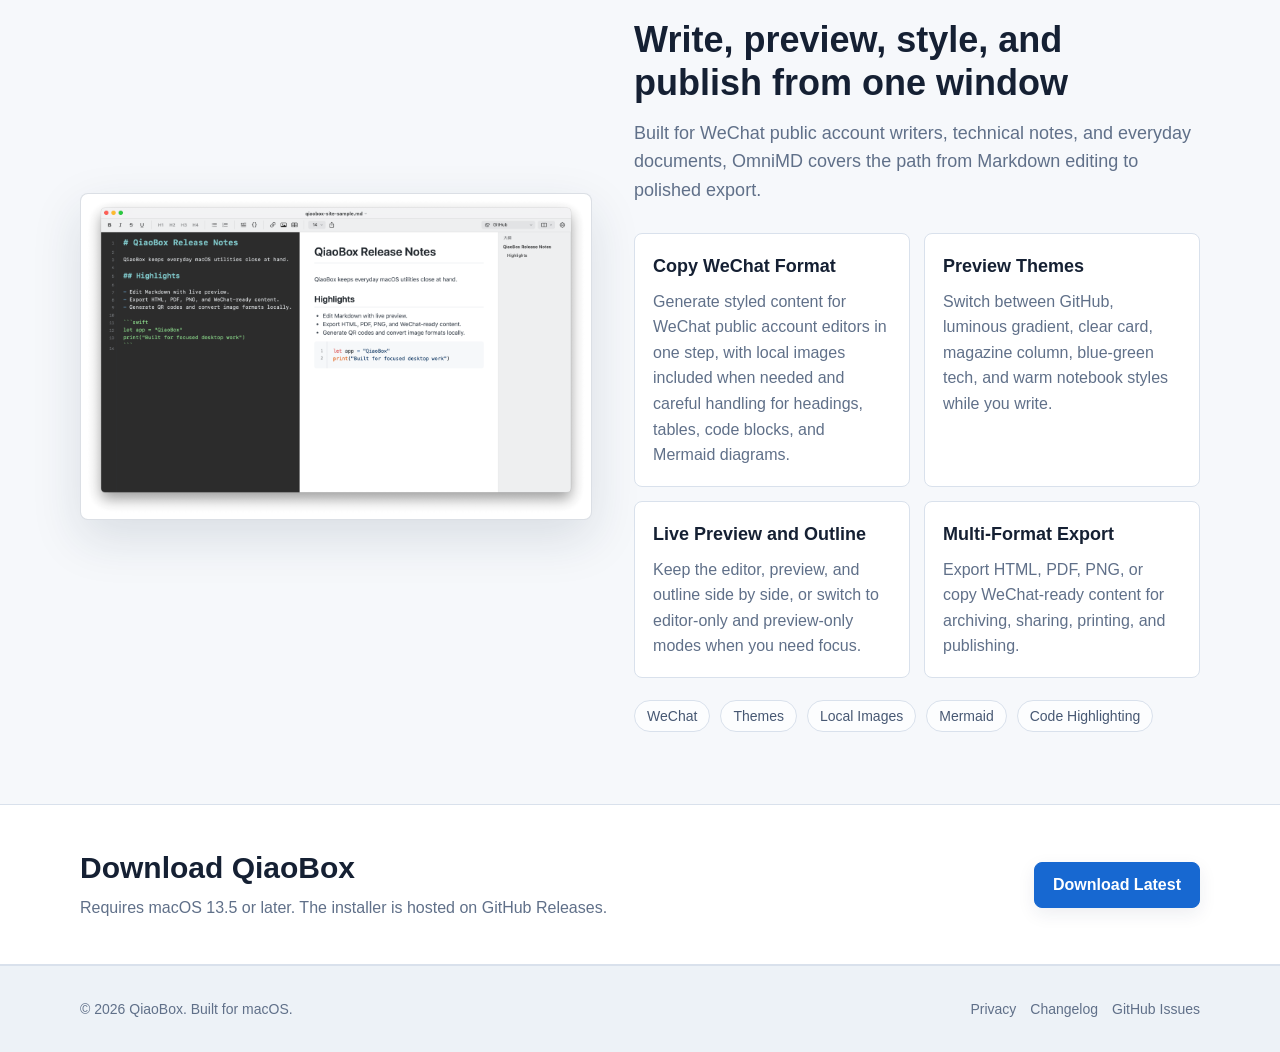
==== commit 776a8ec6: "feat: 使用访问量徽章展示官网访问数" ====
--- a/docs/en/index.html
+++ b/docs/en/index.html
@@ -10,9 +10,8 @@
   <meta property="og:type" content="website">
   <meta property="og:image" content="../assets/app-icon.png">
   <link rel="icon" href="../assets/app-icon.png">
-  <link rel="stylesheet" href="../assets/style.css">
-  <script defer src="../assets/visit-counter.js" data-visit-counter-endpoint="/api/visit"></script>
-  <script defer src="../assets/image-lightbox.js"></script>
+  <link rel="stylesheet" href="../assets/style.css?v=20260626-visitor-badge">
+  <script defer src="../assets/image-lightbox.js?v=20260625-lightbox-fix"></script>
   <!-- Cloudflare Web Analytics -->
   <script defer src="https://static.cloudflareinsights.com/beacon.min.js" data-cf-beacon='{"token":"5cec14cef8c54cd1b941dce773638ba0"}'></script>
   <!-- End Cloudflare Web Analytics -->
@@ -38,9 +37,9 @@
     <section class="hero">
       <div class="hero-inner">
         <div>
-          <p class="eyebrow">
-            macOS 13.5+ · Version 1.0.0
-            <span class="visit-counter" data-visit-counter hidden> · <span data-visit-count>...</span> visits</span>
+          <p class="eyebrow hero-kicker">
+            <span>macOS 13.5+ · Version 1.0.0</span>
+            <img class="visit-badge" src="https://visitor-badge.laobi.icu/badge?page_id=zhiyongzou.qiaobox-site" alt="Visits">
           </p>
           <h1>QiaoBox</h1>
           <p class="hero-copy">A native macOS desktop toolbox that brings document, image, QR code, and number conversion tasks into one lightweight local workspace.</p>
--- a/docs/assets/style.css
+++ b/docs/assets/style.css
@@ -122,12 +122,17 @@
   font-weight: 700;
 }
 
-.visit-counter[hidden] {
-  display: none;
-}
-
-.visit-counter [data-visit-count] {
-  font-variant-numeric: tabular-nums;
+.hero-kicker {
+  display: flex;
+  align-items: center;
+  flex-wrap: wrap;
+  gap: 8px;
+}
+
+.visit-badge {
+  display: inline-block;
+  width: auto;
+  height: 20px;
 }
 
 .hero h1 {
